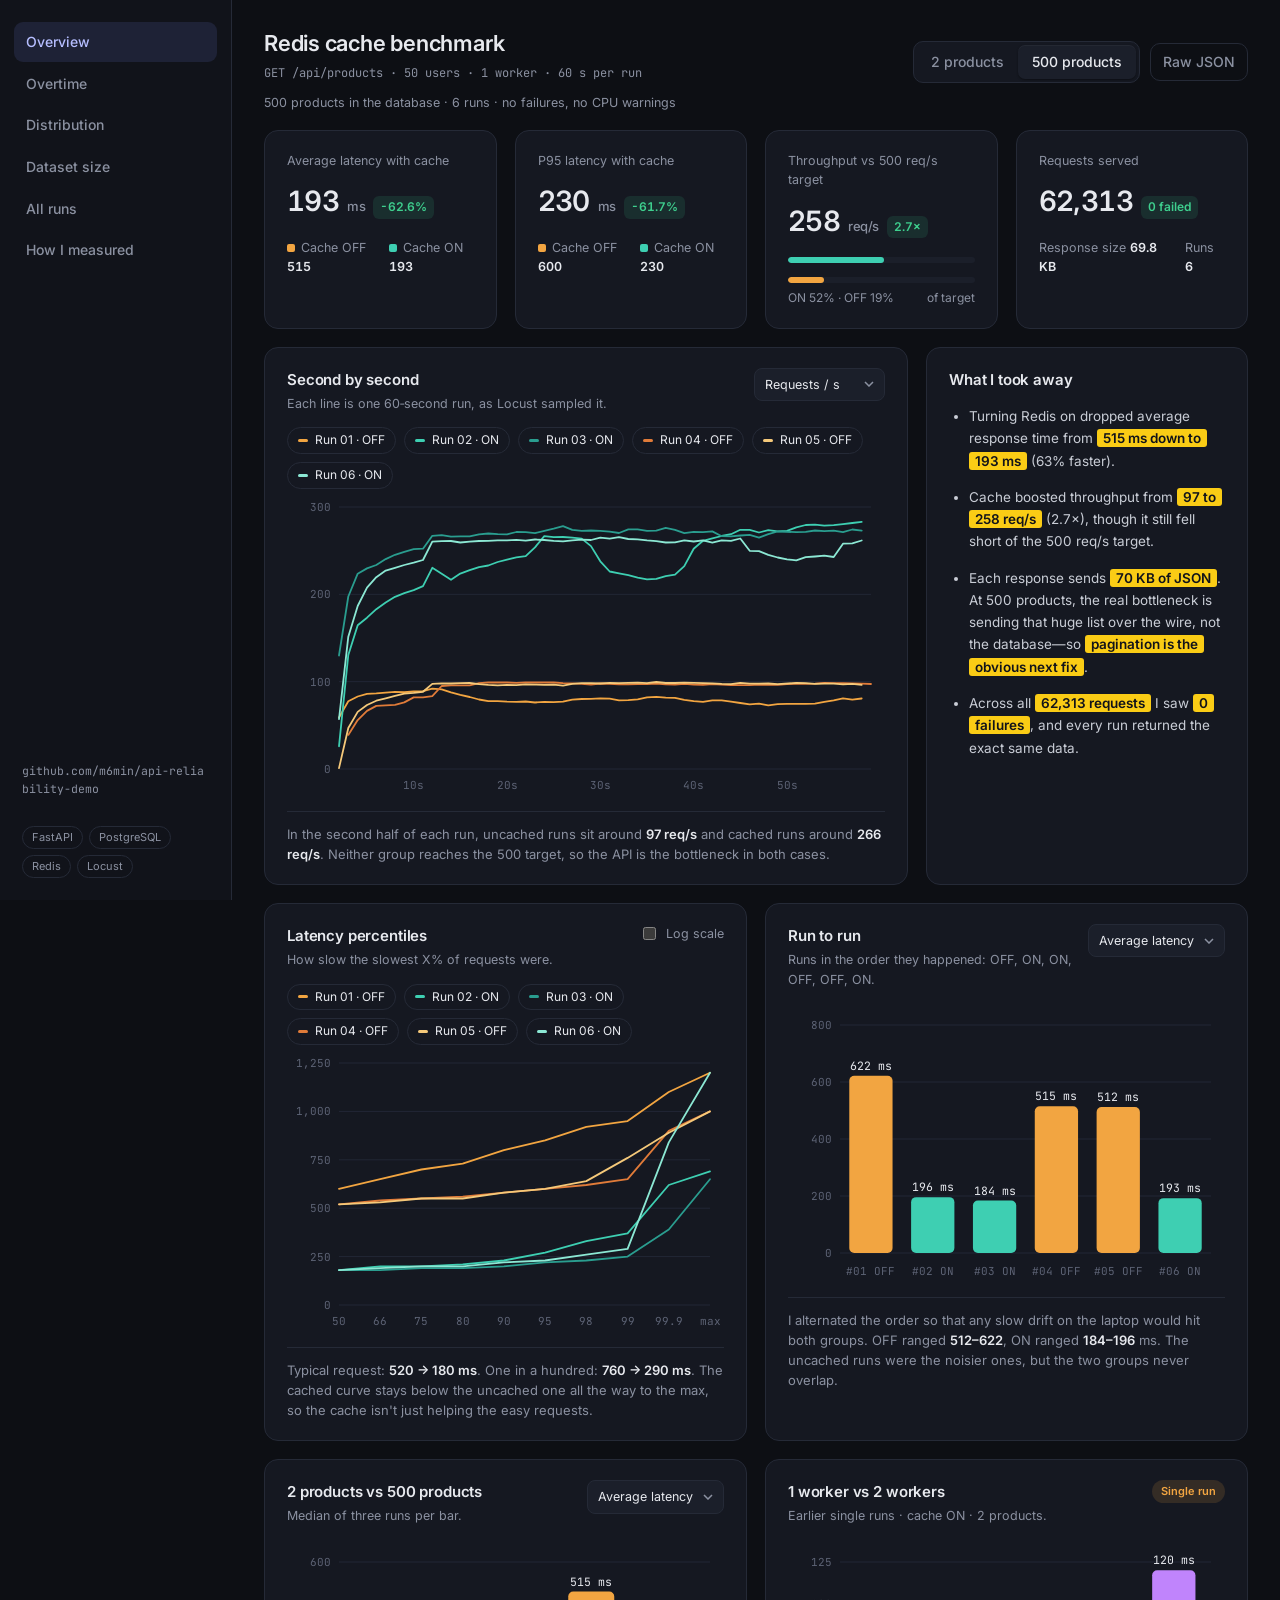
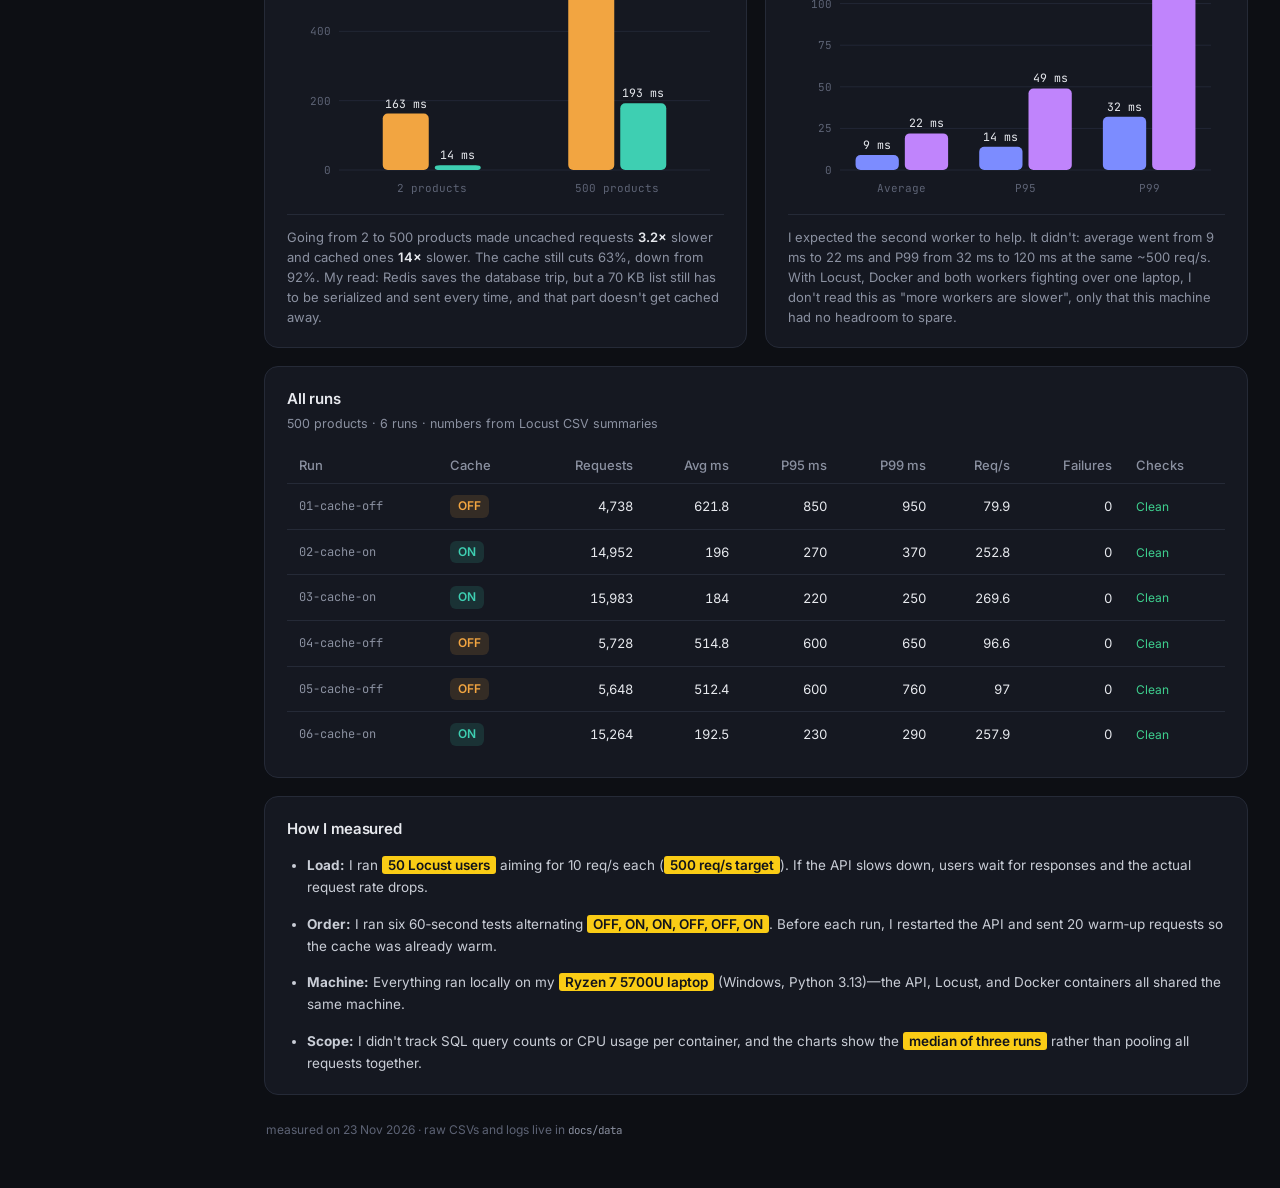
==== docs/index.html @ a38188b9 "feat: Add new scripts for benchmarking and seeding data, finalize analyze page for visualizing the n" ====
<!doctype html>
<html lang="en">
<head>
<meta charset="utf-8">
<meta name="viewport" content="width=device-width,initial-scale=1">
<title>Redis cache benchmark · API Reliability Lab</title>
<link rel="preconnect" href="https://fonts.googleapis.com">
<link href="https://fonts.googleapis.com/css2?family=Inter:wght@400;500;600;700&family=JetBrains+Mono:wght@400;500&display=swap" rel="stylesheet">
<link rel="stylesheet" href="styles.css">
</head>
<body>
<div class="shell">
  <aside class="sidebar">
    <nav aria-label="Sections">
      <a href="#top" class="active">Overview</a>
      <a href="#timeline">Overtime</a>
      <a href="#distribution">Distribution</a>
      <a href="#datasets">Dataset size</a>
      <a href="#runs">All runs</a>
      <a href="#method">How I measured</a>
    </nav>
    <a class="repo" href="https://github.com/m6min/api-reliability-demo" target="_blank" rel="noopener">github.com/m6min/api-reliability-demo</a>
    <div class="stack">
      <span>FastAPI</span><span>PostgreSQL</span><span>Redis</span><span>Locust</span>
    </div>
  </aside>

  <main id="top">
    <header class="topbar">
      <div>
        <h1>Redis cache benchmark</h1>
        <p class="crumb">GET /api/products · 50 users · 1 worker · 60 s per run</p>
      </div>
      <div class="topbar-actions">
        <div class="segmented" role="group" aria-label="Dataset">
          <button data-dataset="verification" aria-pressed="false">2 products</button>
          <button data-dataset="products-500" aria-pressed="true">500 products</button>
        </div>
        <a class="btn-ghost" id="download" href="data/products-500/results.json" download>Raw JSON</a>
      </div>
    </header>

    <p id="status" class="status" role="status">Loading recorded runs…</p>

    <section class="grid kpis" id="kpis" aria-label="Key numbers"></section>

    <section class="grid two">
      <article class="card wide" id="timeline">
        <div class="card-head">
          <div>
            <h2>Second by second</h2>
            <p class="sub">Each line is one 60‑second run, as Locust sampled it.</p>
          </div>
          <div class="controls">
            <select id="tl-metric" aria-label="Timeline metric">
              <option value="rps">Requests / s</option>
              <option value="p50">Median latency</option>
              <option value="p95">P95 latency</option>
            </select>
          </div>
        </div>
        <div class="legend" id="tl-legend"></div>
        <div class="chart" id="tl-chart" style="height:300px"></div>
        <p class="note" id="tl-note"></p>
      </article>

      <article class="card" id="takeaways">
        <div class="card-head"><h2>What I took away</h2></div>
        <ul class="takeaways" id="takeaway-list"></ul>
      </article>
    </section>

    <section class="grid two-even">
      <article class="card" id="distribution">
        <div class="card-head">
          <div>
            <h2>Latency percentiles</h2>
            <p class="sub">How slow the slowest X% of requests were.</p>
          </div>
          <label class="toggle"><input type="checkbox" id="pct-log"> Log scale</label>
        </div>
        <div class="legend" id="pct-legend"></div>
        <div class="chart" id="pct-chart" style="height:280px"></div>
        <p class="note" id="pct-note"></p>
      </article>

      <article class="card">
        <div class="card-head">
          <div>
            <h2>Run to run</h2>
            <p class="sub">Runs in the order they happened: OFF, ON, ON, OFF, OFF, ON.</p>
          </div>
          <select id="run-metric" aria-label="Run metric">
            <option value="avg">Average latency</option>
            <option value="p95">P95 latency</option>
            <option value="p99">P99 latency</option>
            <option value="rps">Requests / s</option>
          </select>
        </div>
        <div class="chart" id="run-chart" style="height:280px"></div>
        <p class="note" id="run-note"></p>
      </article>
    </section>

    <section class="grid two-even">
      <article class="card" id="datasets">
        <div class="card-head">
          <div>
            <h2>2 products vs 500 products</h2>
            <p class="sub">Median of three runs per bar.</p>
          </div>
          <select id="ds-metric" aria-label="Dataset metric">
            <option value="avg">Average latency</option>
            <option value="p95">P95 latency</option>
            <option value="rps">Requests / s</option>
          </select>
        </div>
        <div class="chart" id="ds-chart" style="height:260px"></div>
        <p class="note" id="ds-note"></p>
      </article>

      <article class="card">
        <div class="card-head">
          <div>
            <h2>1 worker vs 2 workers</h2>
            <p class="sub">Earlier single runs · cache ON · 2 products.</p>
          </div>
          <span class="pill warn">Single run</span>
        </div>
        <div class="chart" id="wk-chart" style="height:260px"></div>
        <p class="note">I expected the second worker to help. It didn't: average went from 9 ms to 22 ms and P99 from 32 ms to 120 ms at the same ~500 req/s. With Locust, Docker and both workers fighting over one laptop, I don't read this as "more workers are slower", only that this machine had no headroom to spare.</p>
      </article>
    </section>

    <article class="card" id="runs">
      <div class="card-head">
        <div><h2>All runs</h2><p class="sub" id="runs-sub"></p></div>
      </div>
      <div class="table-wrap">
        <table>
          <thead><tr><th>Run</th><th>Cache</th><th class="num">Requests</th><th class="num">Avg ms</th><th class="num">P95 ms</th><th class="num">P99 ms</th><th class="num">Req/s</th><th class="num">Failures</th><th>Checks</th></tr></thead>
          <tbody id="rows"></tbody>
        </table>
      </div>
    </article>

    <article class="card method" id="method">
      <div class="card-head"><h2>How I measured</h2></div>
      <ul class="takeaways">
        <li><b>Load:</b> I ran <mark>50 Locust users</mark> aiming for 10 req/s each (<mark>500 req/s target</mark>). If the API slows down, users wait for responses and the actual request rate drops.</li>
        <li><b>Order:</b> I ran six 60‑second tests alternating <mark>OFF, ON, ON, OFF, OFF, ON</mark>. Before each run, I restarted the API and sent 20 warm‑up requests so the cache was already warm.</li>
        <li><b>Machine:</b> Everything ran locally on my <mark>Ryzen 7 5700U laptop</mark> (Windows, Python 3.13)—the API, Locust, and Docker containers all shared the same machine.</li>
        <li><b>Scope:</b> I didn't track SQL query counts or CPU usage per container, and the charts show the <mark>median of three runs</mark> rather than pooling all requests together.</li>
      </ul>
    </article>

    <footer>measured on 23 Nov 2026 · raw CSVs and logs live in <code>docs/data</code></footer>
  </main>
</div>
<div class="tooltip" id="tooltip" role="tooltip"></div>
<script src="script.js"></script>
</body>
</html>
---- docs/styles.css ----
:root{
  --bg:#0d0f14;
  --panel:#151821;
  --panel-2:#1b1f2a;
  --line:#252a37;
  --grid:#222736;
  --text:#e7e9ee;
  --muted:#8b91a1;
  --faint:#5d6375;
  --off:#f2a541;
  --off-soft:rgba(242,165,65,.14);
  --on:#3ecfb2;
  --on-soft:rgba(62,207,178,.14);
  --accent:#7c8cff;
  --good:#3ecf8e;
  --bad:#f0616d;
  --radius:14px;
  --mono:"JetBrains Mono",ui-monospace,Consolas,monospace;
  color-scheme:dark;
}
*{box-sizing:border-box}
html{scroll-behavior:smooth}
body{margin:0;background:var(--bg);color:var(--text);font:14px/1.55 Inter,system-ui,-apple-system,"Segoe UI",sans-serif;-webkit-font-smoothing:antialiased}
a{color:inherit}
code{font-family:var(--mono);font-size:.9em;color:var(--muted)}
h1,h2,h3{margin:0;font-weight:600;letter-spacing:-.01em}
h1{font-size:22px}
h2{font-size:15px}
h3{font-size:13px;color:var(--text);margin-bottom:6px}

.shell{display:grid;grid-template-columns:232px 1fr;min-height:100vh}
.sidebar{position:sticky;top:0;height:100vh;padding:22px 14px;border-right:1px solid var(--line);background:#11131a;display:flex;flex-direction:column;gap:28px}
nav{display:flex;flex-direction:column;gap:2px}
nav a{display:flex;align-items:center;gap:12px;padding:9px 12px;border-radius:9px;color:var(--muted);text-decoration:none;font-weight:500;transition:background .15s,color .15s}
nav a:hover{background:var(--panel);color:var(--text)}
nav a.active{background:rgba(124,140,255,.12);color:#b6beff}
.repo{margin-top:auto;padding:0 8px;font-size:11.5px;color:var(--muted);text-decoration:none;font-family:var(--mono);word-break:break-all}
.repo:hover{color:var(--text)}
.stack{display:flex;flex-wrap:wrap;gap:6px;padding:0 8px}
.stack span{font-size:11px;color:var(--muted);border:1px solid var(--line);border-radius:999px;padding:2px 9px}

main{padding:26px 32px 40px;max-width:1440px;width:100%}
.topbar{display:flex;justify-content:space-between;align-items:flex-end;gap:20px;flex-wrap:wrap;margin-bottom:10px}
.crumb{margin:4px 0 0;color:var(--muted);font-family:var(--mono);font-size:12px}
.topbar-actions{display:flex;gap:10px;align-items:center}
.segmented{display:inline-flex;padding:3px;background:var(--panel);border:1px solid var(--line);border-radius:10px}
.segmented button{border:0;background:none;color:var(--muted);font:inherit;font-weight:500;padding:6px 14px;border-radius:7px;cursor:pointer}
.segmented button[aria-pressed=true]{background:var(--panel-2);color:var(--text);box-shadow:0 1px 0 rgba(255,255,255,.04) inset,0 1px 2px rgba(0,0,0,.4)}
.btn-ghost{font-weight:500;color:var(--muted);text-decoration:none;padding:7px 12px;border:1px solid var(--line);border-radius:10px}
.btn-ghost:hover{color:var(--text);border-color:#343a4a}
button:focus-visible,select:focus-visible,a:focus-visible,input:focus-visible{outline:2px solid var(--accent);outline-offset:2px}

.status{color:var(--muted);font-size:12.5px;margin:0 0 18px}

.grid{display:grid;gap:18px;margin-bottom:18px}
.kpis{grid-template-columns:repeat(4,1fr)}
.two{grid-template-columns:2fr 1fr}
.two-even{grid-template-columns:1fr 1fr}

.card{background:var(--panel);border:1px solid var(--line);border-radius:var(--radius);padding:20px 22px;min-width:0}
.card+.card{margin-top:0}
#runs,#method{margin-bottom:18px}
.card-head{display:flex;justify-content:space-between;align-items:flex-start;gap:12px;margin-bottom:14px}
.sub{margin:3px 0 0;color:var(--muted);font-size:12.5px}
.note{margin:14px 0 0;color:var(--muted);font-size:13px;border-top:1px solid var(--line);padding-top:12px}
.note b{color:var(--text);font-weight:600}

select{appearance:none;background:var(--panel-2) url("data:image/svg+xml,%3Csvg xmlns='http://www.w3.org/2000/svg' width='10' height='6'%3E%3Cpath d='M1 1l4 4 4-4' stroke='%238b91a1' fill='none' stroke-width='1.5'/%3E%3C/svg%3E") no-repeat right 10px center;color:var(--text);border:1px solid var(--line);border-radius:8px;padding:6px 30px 6px 10px;font:inherit;font-size:12.5px;cursor:pointer}
.toggle{display:flex;align-items:center;gap:7px;color:var(--muted);font-size:12.5px;cursor:pointer;white-space:nowrap}
.toggle input{accent-color:var(--accent)}

.kpi .label{color:var(--muted);font-size:12.5px;margin:0 0 10px}
.kpi .value{display:flex;align-items:baseline;gap:8px;font-size:28px;font-weight:600;letter-spacing:-.02em;font-variant-numeric:tabular-nums}
.kpi .unit{font-size:13px;color:var(--muted);font-weight:500}
.badge{font-size:12px;font-weight:600;padding:2px 7px;border-radius:6px;letter-spacing:0}
.badge.good{color:var(--good);background:rgba(62,207,142,.12)}
.badge.bad{color:var(--bad);background:rgba(240,97,109,.12)}
.kpi .compare{display:flex;gap:14px;margin-top:14px;font-size:12.5px;color:var(--muted)}
.kpi .compare b{font-weight:600;color:var(--text);font-variant-numeric:tabular-nums}
.sw{display:inline-block;width:8px;height:8px;border-radius:2px;margin-right:6px;vertical-align:0}
.sw.off{background:var(--off)}.sw.on{background:var(--on)}
.progress{height:6px;background:var(--panel-2);border-radius:99px;margin-top:14px;position:relative;overflow:hidden}
.progress i{position:absolute;inset:0 auto 0 0;border-radius:99px}
.progress-meta{display:flex;justify-content:space-between;font-size:12px;color:var(--muted);margin-top:6px}

.legend{display:flex;gap:8px;flex-wrap:wrap;margin-bottom:8px}
.legend button{display:inline-flex;align-items:center;gap:7px;background:none;border:1px solid var(--line);color:var(--text);border-radius:999px;padding:3px 10px;font:inherit;font-size:12px;cursor:pointer;transition:opacity .15s}
.legend button[aria-pressed=false]{opacity:.4}
.legend i{width:10px;height:3px;border-radius:2px}

.chart{position:relative;width:100%}
.chart svg{display:block;width:100%;height:100%;overflow:visible}
.chart .grid-line{stroke:var(--grid);stroke-width:1}
.chart .axis-text{fill:var(--faint);font-size:11px;font-family:var(--mono)}
.chart .axis-title{fill:var(--muted);font-size:11px}
.chart .bar-label{fill:var(--text);font-size:11.5px;font-family:var(--mono)}
.chart .crosshair{stroke:#3a4052;stroke-dasharray:3 3}
.chart path.line{fill:none;stroke-width:1.8;stroke-linejoin:round;stroke-linecap:round;transition:opacity .2s}
.chart rect.bar{transition:opacity .15s}
.chart rect.bar:hover{opacity:.85}
.tooltip{position:fixed;pointer-events:none;z-index:10;background:#0b0d12;border:1px solid #2c3242;border-radius:9px;padding:8px 10px;font-size:12px;box-shadow:0 8px 24px rgba(0,0,0,.45);opacity:0;transition:opacity .1s;min-width:140px}
.tooltip.show{opacity:1}
.tooltip .t-title{color:var(--muted);margin-bottom:4px;font-family:var(--mono);font-size:11px}
.tooltip .t-row{display:flex;justify-content:space-between;gap:14px;font-variant-numeric:tabular-nums}

.takeaways{list-style:disc;margin:0;padding-left:20px;display:flex;flex-direction:column;gap:14px}
.takeaways li{color:#c9cdd6;font-size:13.5px;line-height:1.65}
mark{background:#facc15;color:#11131a;padding:1px 6px;border-radius:3px;font-weight:600;-webkit-box-decoration-break:clone;box-decoration-break:clone}

.pill{font-size:11px;font-weight:600;padding:3px 9px;border-radius:999px;white-space:nowrap}
.pill.warn{color:var(--off);background:var(--off-soft)}

.table-wrap{overflow-x:auto}
table{width:100%;border-collapse:collapse;font-size:13px}
th{color:var(--muted);font-weight:500;text-align:left;padding:8px 12px;border-bottom:1px solid var(--line);white-space:nowrap}
td{padding:11px 12px;border-bottom:1px solid var(--line);font-variant-numeric:tabular-nums}
tr:last-child td{border-bottom:0}
tbody tr:hover{background:rgba(255,255,255,.02)}
.num{text-align:right}
td.mono{font-family:var(--mono);font-size:12px;color:var(--muted)}
.tag{display:inline-flex;align-items:center;gap:6px;font-size:12px;font-weight:600;padding:2px 8px;border-radius:6px}
.tag.on{color:var(--on);background:var(--on-soft)}
.tag.off{color:var(--off);background:var(--off-soft)}
.check{color:var(--good);font-size:12px}
.check.warn{color:var(--bad)}

footer{color:var(--faint);font-size:12px;padding:8px 2px}

@media (max-width:1180px){.kpis{grid-template-columns:repeat(2,1fr)}.two,.two-even{grid-template-columns:1fr}}
@media (max-width:820px){.shell{grid-template-columns:1fr}.sidebar{display:none}main{padding:20px 16px}.kpis{grid-template-columns:1fr}}
@media (prefers-reduced-motion:reduce){*{transition:none!important;scroll-behavior:auto!important}}
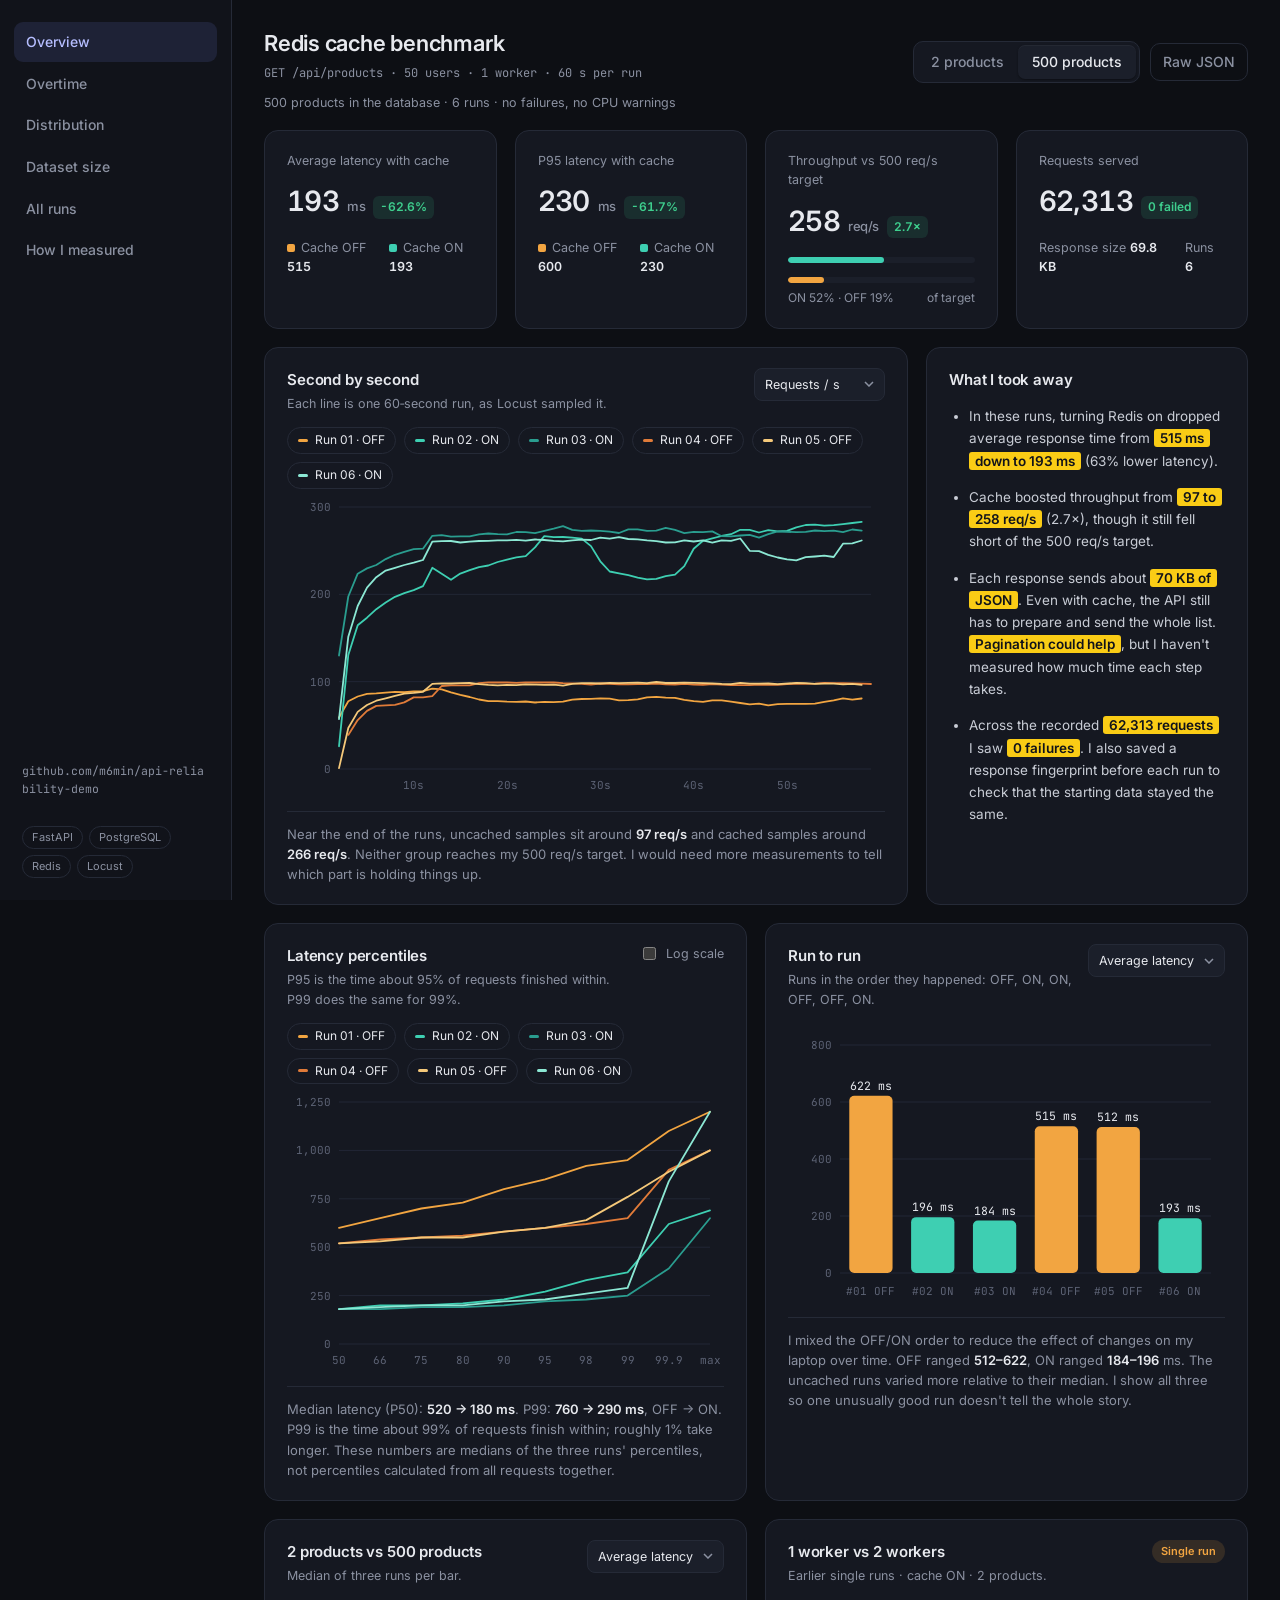
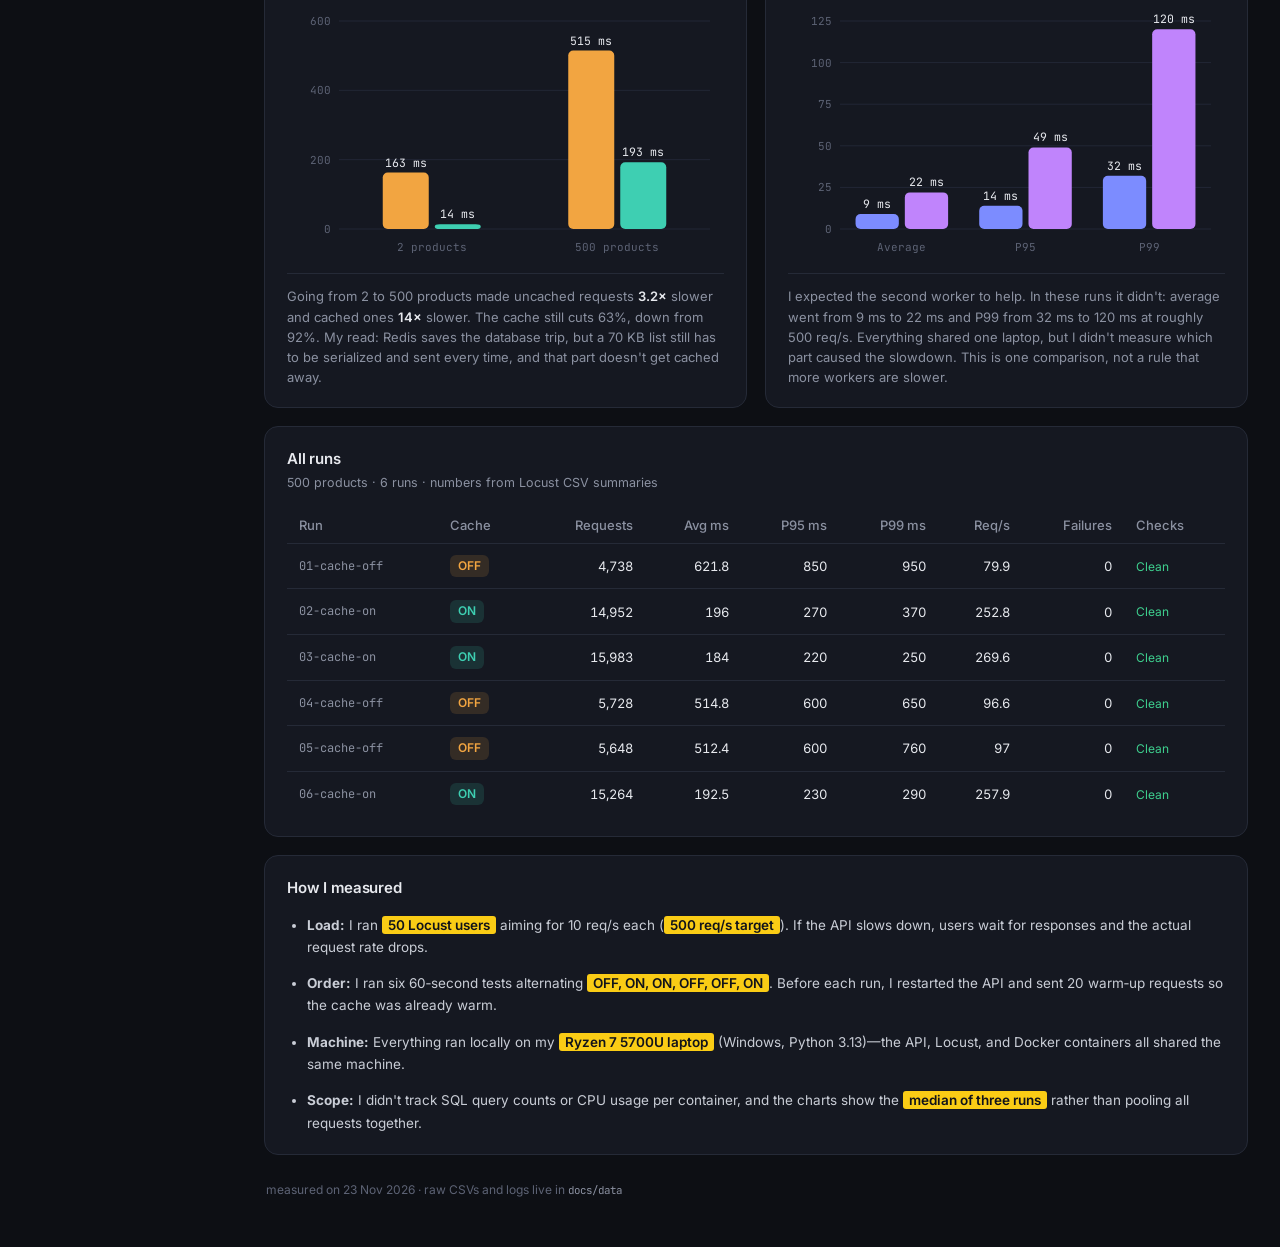
==== commit de0a378e: "feat: added users table to migration with alembic" ====
--- a/docs/index.html
+++ b/docs/index.html
@@ -75,7 +75,7 @@
         <div class="card-head">
           <div>
             <h2>Latency percentiles</h2>
-            <p class="sub">How slow the slowest X% of requests were.</p>
+            <p class="sub">P95 is the time about 95% of requests finished within. P99 does the same for 99%.</p>
           </div>
           <label class="toggle"><input type="checkbox" id="pct-log"> Log scale</label>
         </div>
@@ -128,7 +128,7 @@
           <span class="pill warn">Single run</span>
         </div>
         <div class="chart" id="wk-chart" style="height:260px"></div>
-        <p class="note">I expected the second worker to help. It didn't: average went from 9 ms to 22 ms and P99 from 32 ms to 120 ms at the same ~500 req/s. With Locust, Docker and both workers fighting over one laptop, I don't read this as "more workers are slower", only that this machine had no headroom to spare.</p>
+        <p class="note">I expected the second worker to help. In these runs it didn't: average went from 9 ms to 22 ms and P99 from 32 ms to 120 ms at roughly 500 req/s. Everything shared one laptop, but I didn't measure which part caused the slowdown. This is one comparison, not a rule that more workers are slower.</p>
       </article>
     </section>
 
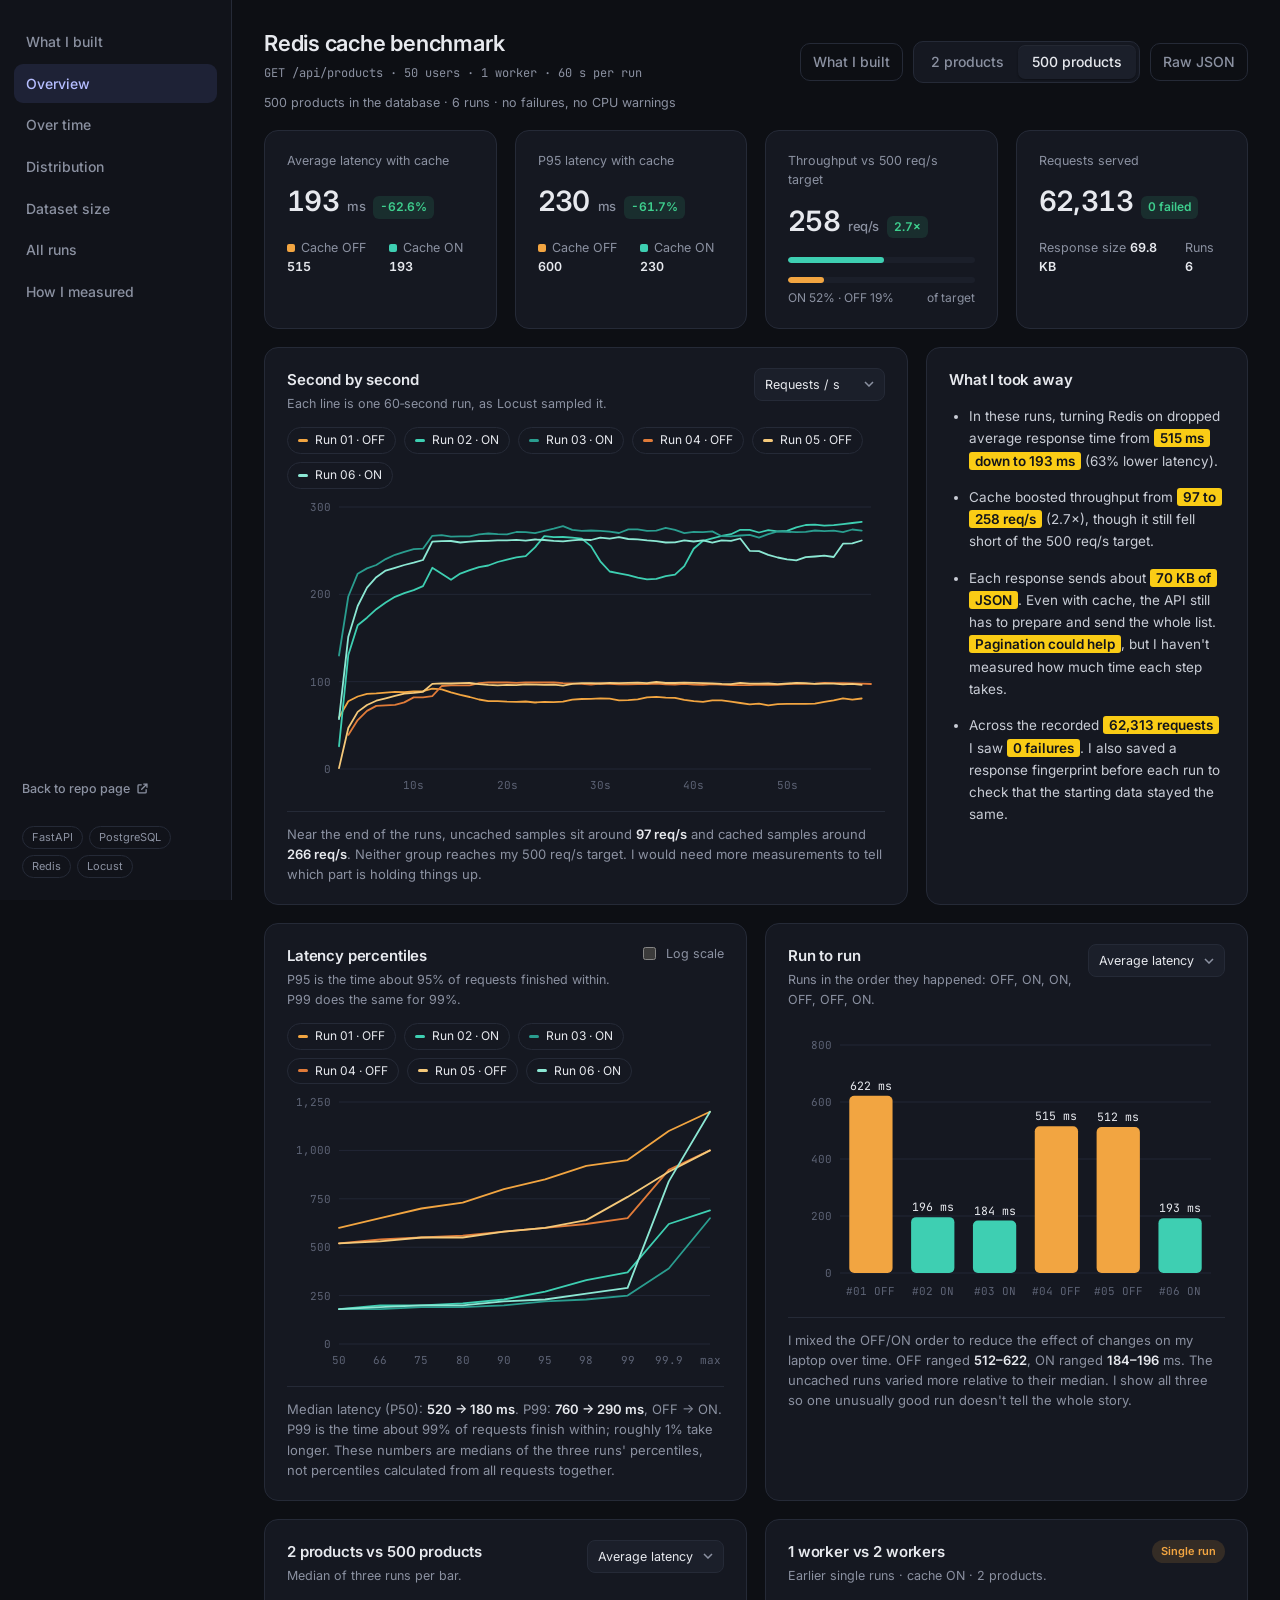
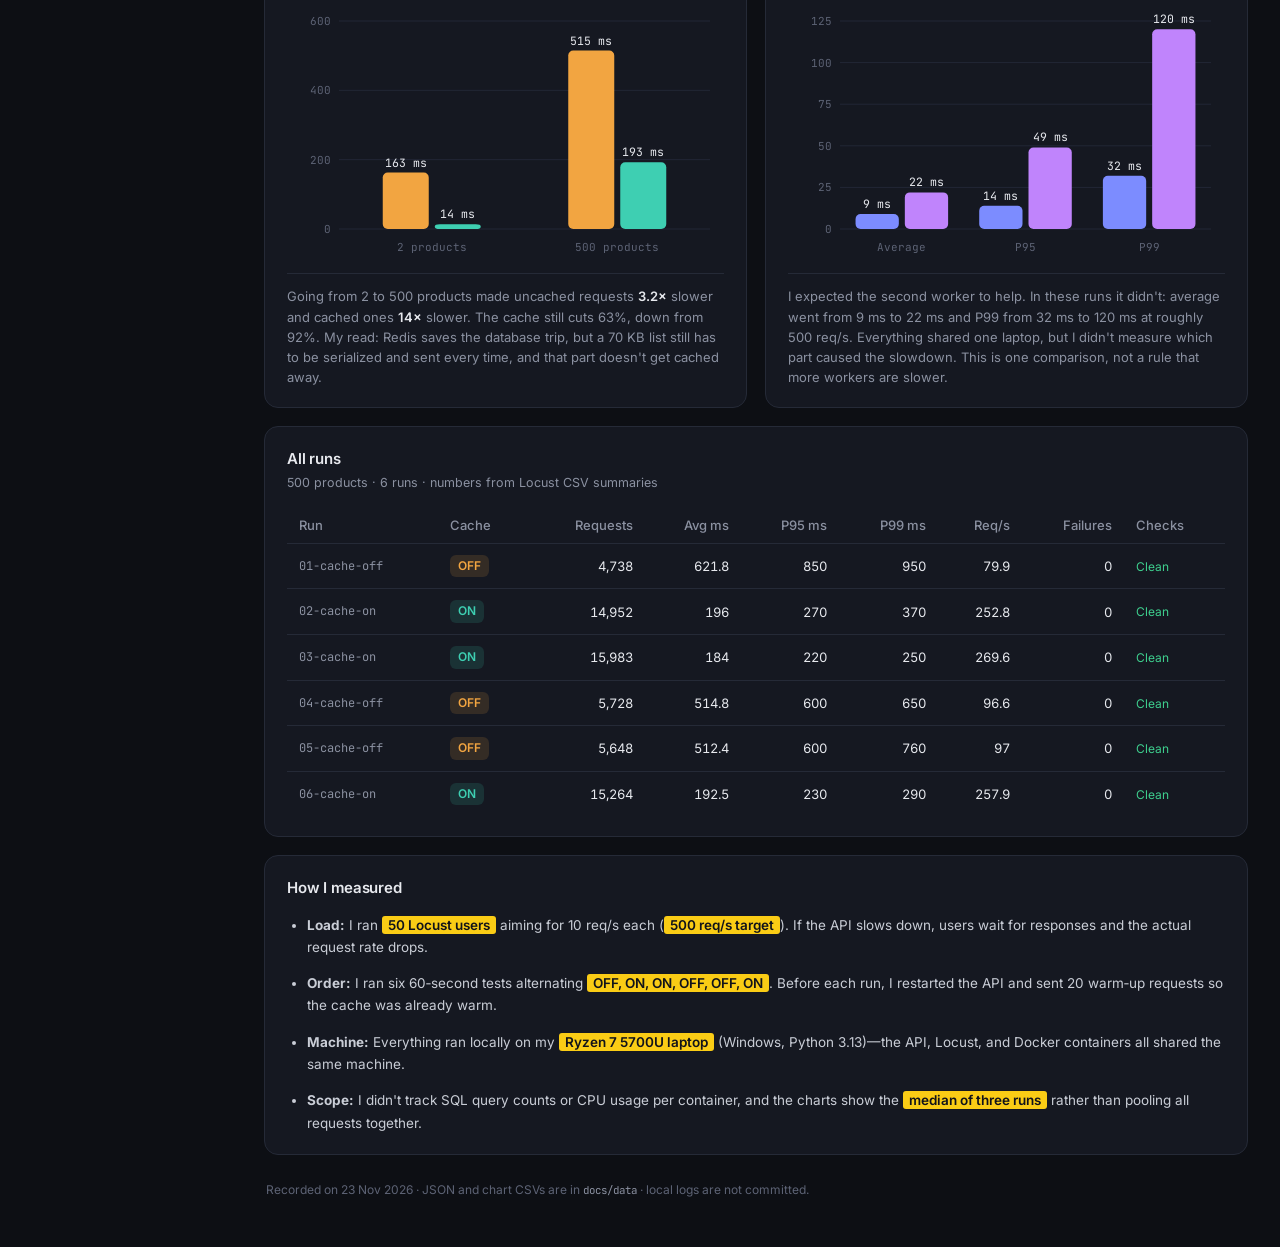
==== commit 4598d2c1: "feat: finalized docs path, added readme" ====
--- a/docs/index.html
+++ b/docs/index.html
@@ -12,14 +12,15 @@
 <div class="shell">
   <aside class="sidebar">
     <nav aria-label="Sections">
+      <a href="implementation.html">What I built</a>
       <a href="#top" class="active">Overview</a>
-      <a href="#timeline">Overtime</a>
+      <a href="#timeline">Over time</a>
       <a href="#distribution">Distribution</a>
       <a href="#datasets">Dataset size</a>
       <a href="#runs">All runs</a>
       <a href="#method">How I measured</a>
     </nav>
-    <a class="repo" href="https://github.com/m6min/api-reliability-demo" target="_blank" rel="noopener">github.com/m6min/api-reliability-demo</a>
+    <a class="repo" href="https://github.com/m6min/api-reliability-demo" target="_blank" rel="noopener">Back to repo page<svg viewBox="0 0 16 16" aria-hidden="true"><path d="M9.5 2.5h4v4M13.5 2.5 7 9M12.5 9.5v3a1 1 0 0 1-1 1h-8a1 1 0 0 1-1-1v-8a1 1 0 0 1 1-1h3"/></svg></a>
     <div class="stack">
       <span>FastAPI</span><span>PostgreSQL</span><span>Redis</span><span>Locust</span>
     </div>
@@ -32,6 +33,7 @@
         <p class="crumb">GET /api/products · 50 users · 1 worker · 60 s per run</p>
       </div>
       <div class="topbar-actions">
+        <a class="btn-ghost" href="implementation.html">What I built</a>
         <div class="segmented" role="group" aria-label="Dataset">
           <button data-dataset="verification" aria-pressed="false">2 products</button>
           <button data-dataset="products-500" aria-pressed="true">500 products</button>
@@ -154,7 +156,7 @@
       </ul>
     </article>
 
-    <footer>measured on 23 Nov 2026 · raw CSVs and logs live in <code>docs/data</code></footer>
+    <footer>Recorded on 23 Nov 2026 · JSON and chart CSVs are in <code>docs/data</code> · local logs are not committed.</footer>
   </main>
 </div>
 <div class="tooltip" id="tooltip" role="tooltip"></div>
--- a/docs/styles.css
+++ b/docs/styles.css
@@ -34,7 +34,8 @@
 nav a{display:flex;align-items:center;gap:12px;padding:9px 12px;border-radius:9px;color:var(--muted);text-decoration:none;font-weight:500;transition:background .15s,color .15s}
 nav a:hover{background:var(--panel);color:var(--text)}
 nav a.active{background:rgba(124,140,255,.12);color:#b6beff}
-.repo{margin-top:auto;padding:0 8px;font-size:11.5px;color:var(--muted);text-decoration:none;font-family:var(--mono);word-break:break-all}
+.repo{margin-top:auto;display:inline-flex;align-items:center;gap:6px;padding:0 8px;font-size:12.5px;font-weight:500;color:var(--muted);text-decoration:none}
+.repo svg{width:13px;height:13px;fill:none;stroke:currentColor;stroke-width:1.6;stroke-linecap:round;stroke-linejoin:round;flex-shrink:0}
 .repo:hover{color:var(--text)}
 .stack{display:flex;flex-wrap:wrap;gap:6px;padding:0 8px}
 .stack span{font-size:11px;color:var(--muted);border:1px solid var(--line);border-radius:999px;padding:2px 9px}
@@ -98,7 +99,7 @@
 .chart path.line{fill:none;stroke-width:1.8;stroke-linejoin:round;stroke-linecap:round;transition:opacity .2s}
 .chart rect.bar{transition:opacity .15s}
 .chart rect.bar:hover{opacity:.85}
-.tooltip{position:fixed;pointer-events:none;z-index:10;background:#0b0d12;border:1px solid #2c3242;border-radius:9px;padding:8px 10px;font-size:12px;box-shadow:0 8px 24px rgba(0,0,0,.45);opacity:0;transition:opacity .1s;min-width:140px}
+.tooltip{position:fixed;top:0;left:0;will-change:transform;pointer-events:none;z-index:10;background:#0b0d12;border:1px solid #2c3242;border-radius:9px;padding:8px 10px;font-size:12px;box-shadow:0 8px 24px rgba(0,0,0,.45);opacity:0;transition:opacity .1s;min-width:140px}
 .tooltip.show{opacity:1}
 .tooltip .t-title{color:var(--muted);margin-bottom:4px;font-family:var(--mono);font-size:11px}
 .tooltip .t-row{display:flex;justify-content:space-between;gap:14px;font-variant-numeric:tabular-nums}
